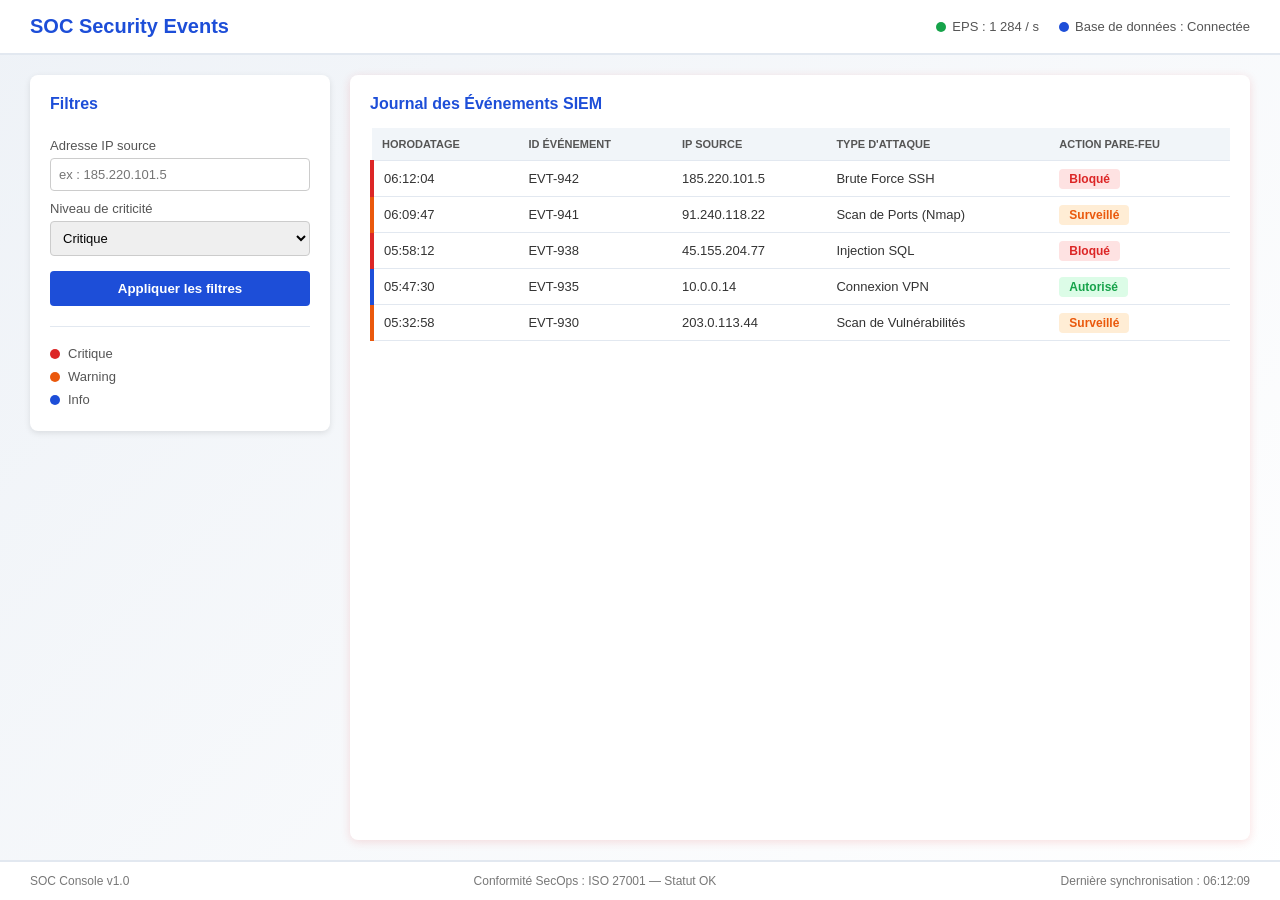
==== index.html @ 81e9caf4 "Initial commit: TP SOC Cheatsheet interface" ====
<!DOCTYPE html>
<html lang="fr">
<head>
    <meta charset="UTF-8">
    <meta name="viewport" content="width=device-width, initial-scale=1.0">
    <title>SOC Security Console</title>
    <link rel="stylesheet" href="styles.css">
</head>
<body>

    <!-- EN-TETE : Flexbox space-between -->
    <header>
        <h1>SOC Security Events</h1>
        <ul class="indicateurs">
            <li><span class="pastille verte"></span> EPS : 1 284 / s</li>
            <li><span class="pastille bleue"></span> Base de données : Connectée</li>
        </ul>
    </header>

    <!-- GRILLE PRINCIPALE : CSS Grid (aside 300px / section 1fr) -->
    <main>

        <!-- PANNEAU LATERAL : Filtres de recherche -->
        <aside>
            <h2>Filtres</h2>
            <form>
                <label for="ip-source">Adresse IP source</label>
                <input type="text" id="ip-source" name="ip-source" placeholder="ex : 185.220.101.5">

                <label for="criticite">Niveau de criticité</label>
                <select id="criticite" name="criticite">
                    <option value="critique">Critique</option>
                    <option value="warning">Warning</option>
                    <option value="info">Info</option>
                </select>

                <input type="submit" value="Appliquer les filtres">
            </form>

            <ul class="legende">
                <li><span class="point rouge"></span> Critique</li>
                <li><span class="point orange"></span> Warning</li>
                <li><span class="point bleu"></span> Info</li>
            </ul>
        </aside>

        <!-- SECTION CENTRALE : Tableau des événements SIEM -->
        <section>
            <h2>Journal des Événements SIEM</h2>

            <table>
                <thead>
                    <tr>
                        <th>Horodatage</th>
                        <th>ID Événement</th>
                        <th>IP Source</th>
                        <th>Type d'Attaque</th>
                        <th>Action Pare-feu</th>
                    </tr>
                </thead>
                <tbody>
                    <tr class="critique">
                        <td><span class="etiquette">Horodatage : </span>06:12:04</td>
                        <td><span class="etiquette">ID Événement : </span>EVT-942</td>
                        <td><span class="etiquette">IP Source : </span>185.220.101.5</td>
                        <td><span class="etiquette">Type d'Attaque : </span>Brute Force SSH</td>
                        <td><span class="etiquette">Action Pare-feu : </span><span class="action bloque">Bloqué</span></td>
                    </tr>
                    <tr class="warning">
                        <td><span class="etiquette">Horodatage : </span>06:09:47</td>
                        <td><span class="etiquette">ID Événement : </span>EVT-941</td>
                        <td><span class="etiquette">IP Source : </span>91.240.118.22</td>
                        <td><span class="etiquette">Type d'Attaque : </span>Scan de Ports (Nmap)</td>
                        <td><span class="etiquette">Action Pare-feu : </span><span class="action surveille">Surveillé</span></td>
                    </tr>
                    <tr class="critique">
                        <td><span class="etiquette">Horodatage : </span>05:58:12</td>
                        <td><span class="etiquette">ID Événement : </span>EVT-938</td>
                        <td><span class="etiquette">IP Source : </span>45.155.204.77</td>
                        <td><span class="etiquette">Type d'Attaque : </span>Injection SQL</td>
                        <td><span class="etiquette">Action Pare-feu : </span><span class="action bloque">Bloqué</span></td>
                    </tr>
                    <tr class="info">
                        <td><span class="etiquette">Horodatage : </span>05:47:30</td>
                        <td><span class="etiquette">ID Événement : </span>EVT-935</td>
                        <td><span class="etiquette">IP Source : </span>10.0.0.14</td>
                        <td><span class="etiquette">Type d'Attaque : </span>Connexion VPN</td>
                        <td><span class="etiquette">Action Pare-feu : </span><span class="action autorise">Autorisé</span></td>
                    </tr>
                    <tr class="warning">
                        <td><span class="etiquette">Horodatage : </span>05:32:58</td>
                        <td><span class="etiquette">ID Événement : </span>EVT-930</td>
                        <td><span class="etiquette">IP Source : </span>203.0.113.44</td>
                        <td><span class="etiquette">Type d'Attaque : </span>Scan de Vulnérabilités</td>
                        <td><span class="etiquette">Action Pare-feu : </span><span class="action surveille">Surveillé</span></td>
                    </tr>
                </tbody>
            </table>
        </section>

    </main>

    <!-- PIED DE PAGE : Flexbox space-between -->
    <footer>
        <span>SOC Console v1.0</span>
        <span>Conformité SecOps : ISO 27001 — Statut OK</span>
        <span>Dernière synchronisation : 06:12:09</span>
    </footer>

</body>
</html>
---- styles.css ----
/* Reset */
* {
    box-sizing: border-box;
    margin: 0;
    padding: 0;
}

body {
    font-family: Arial, Helvetica, sans-serif;
    font-size: 14px;
    color: #333333;
    background: linear-gradient(135deg, #eef2f7, #ffffff);
    min-height: 100vh;
    display: flex;
    flex-direction: column;
}

ul {
    list-style: none;
}

h1, h2 {
    color: #1d4ed8;
}

/* ==============================
   EN-TETE - Flexbox
   ============================== */
header {
    display: flex;
    justify-content: space-between;
    align-items: center;
    flex-wrap: wrap;
    gap: 10px;
    padding: 15px 30px;
    background-color: #ffffff;
    border-bottom: 2px solid #e2e8f0;
}

header h1 {
    font-size: 20px;
}

.indicateurs {
    display: flex;
    gap: 20px;
    flex-wrap: wrap;
    font-size: 13px;
    color: #555555;
}

.indicateurs li {
    display: flex;
    align-items: center;
    gap: 6px;
}

.pastille {
    width: 10px;
    height: 10px;
    border-radius: 50%;
    display: inline-block;
}

.pastille.verte { background-color: #16a34a; }
.pastille.bleue { background-color: #1d4ed8; }

/* ==============================
   GRILLE PRINCIPALE - CSS Grid
   ============================== */
main {
    display: grid;
    grid-template-columns: 300px 1fr;
    gap: 20px;
    padding: 20px 30px;
    flex: 1;
}

/* ==============================
   PANNEAU LATERAL - Filtres
   ============================== */
aside {
    background-color: #ffffff;
    border-radius: 8px;
    box-shadow: 0 2px 6px rgba(0, 0, 0, 0.1);
    padding: 20px;
    height: fit-content;
}

aside h2 {
    font-size: 16px;
    margin-bottom: 15px;
}

form {
    display: flex;
    flex-direction: column;
}

form label {
    font-size: 13px;
    margin-top: 10px;
    margin-bottom: 5px;
    color: #555555;
}

form input[type="text"],
form select {
    padding: 8px;
    border: 1px solid #cccccc;
    border-radius: 4px;
    font-family: inherit;
    font-size: 13px;
}

form input[type="submit"] {
    margin-top: 15px;
    padding: 10px;
    background-color: #1d4ed8;
    border: none;
    border-radius: 4px;
    color: #ffffff;
    font-weight: bold;
    cursor: pointer;
}

form input[type="submit"]:hover {
    background-color: #1e40af;
}

.legende {
    margin-top: 20px;
    padding-top: 15px;
    border-top: 1px solid #e2e8f0;
    font-size: 13px;
    color: #555555;
}

.legende li {
    display: flex;
    align-items: center;
    gap: 8px;
    padding: 4px 0;
}

.point {
    width: 10px;
    height: 10px;
    border-radius: 50%;
    display: inline-block;
}

.point.rouge  { background-color: #dc2626; }
.point.orange { background-color: #ea580c; }
.point.bleu   { background-color: #1d4ed8; }

/* ==============================
   SECTION CENTRALE - Journal SIEM
   ============================== */
section {
    background-color: #ffffff;
    border-radius: 8px;
    box-shadow: 0 2px 10px rgba(220, 38, 38, 0.15);
    padding: 20px;
}

section h2 {
    font-size: 16px;
    margin-bottom: 15px;
}

/* ==============================
   TABLEAU SIEM
   ============================== */
table {
    width: 100%;
    border-collapse: collapse;
    font-size: 13px;
}

th, td {
    text-align: left;
    padding: 10px;
    border-bottom: 1px solid #e2e8f0;
}

th {
    background-color: #f1f5f9;
    color: #555555;
    text-transform: uppercase;
    font-size: 11px;
}

tr.critique { border-left: 4px solid #dc2626; }
tr.warning  { border-left: 4px solid #ea580c; }
tr.info     { border-left: 4px solid #1d4ed8; }

.action {
    padding: 3px 10px;
    border-radius: 4px;
    font-size: 12px;
    font-weight: bold;
}

.action.bloque    { background-color: #fee2e2; color: #dc2626; }
.action.surveille { background-color: #ffedd5; color: #ea580c; }
.action.autorise  { background-color: #dcfce7; color: #16a34a; }

.etiquette {
    display: none;
    font-weight: bold;
    color: #555555;
}

/* ==============================
   PIED DE PAGE - Flexbox
   ============================== */
footer {
    display: flex;
    justify-content: space-between;
    flex-wrap: wrap;
    gap: 8px;
    padding: 12px 30px;
    background-color: #ffffff;
    border-top: 2px solid #e2e8f0;
    font-size: 12px;
    color: #777777;
}

/* ==============================
   RESPONSIVE - Une seule bascule
   Aucun scroll : la grille et le
   tableau passent en colonne unique
   ============================== */
@media (max-width: 768px) {
    main {
        grid-template-columns: 1fr;
    }

    table, thead, tbody, th, td, tr {
        display: block;
        width: 100%;
    }

    thead {
        display: none;
    }

    tr {
        margin-bottom: 12px;
        border-bottom: 2px solid #e2e8f0;
    }

    td {
        border-bottom: none;
        padding: 4px 10px;
    }

    .etiquette {
        display: inline;
    }
}
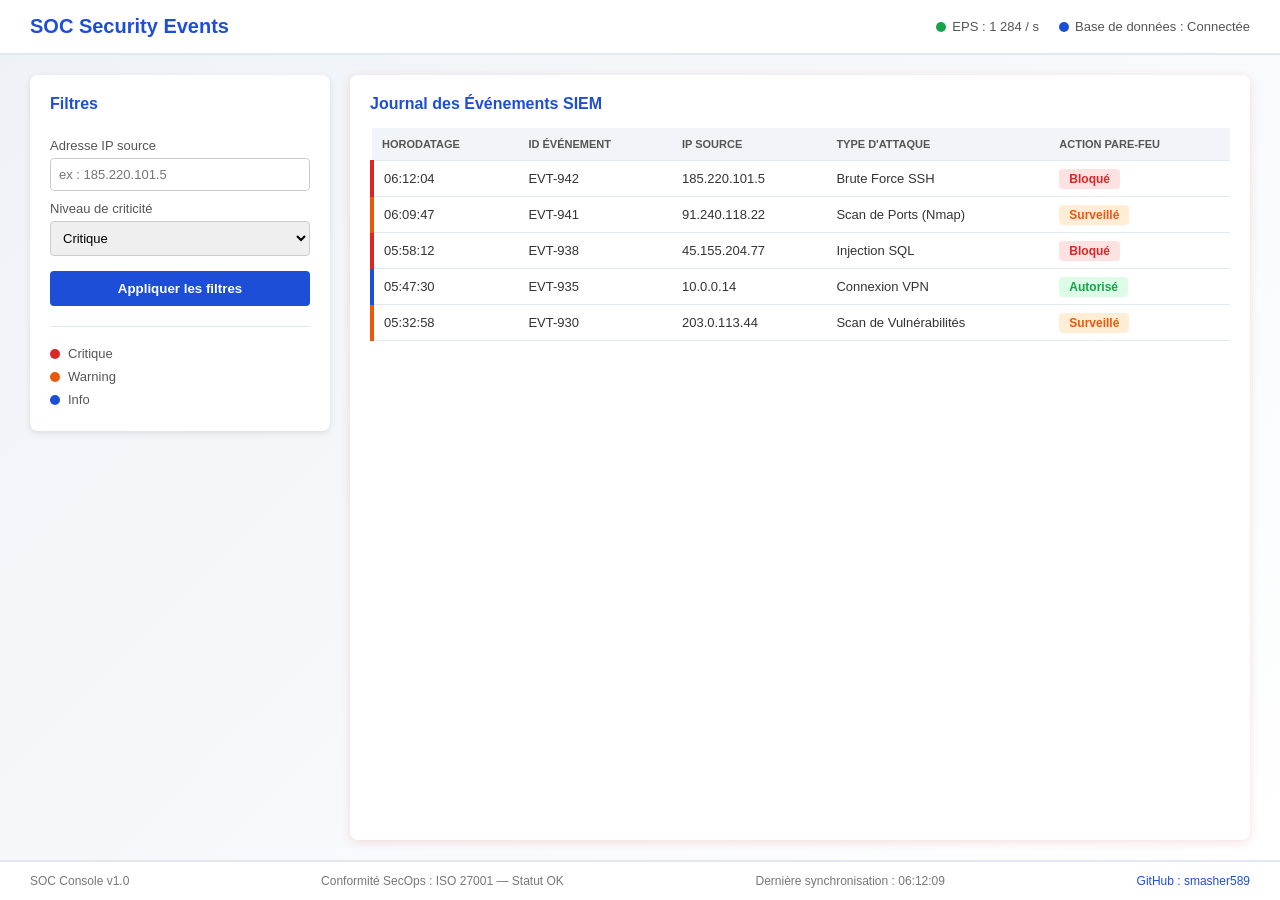
==== commit 06744abb: "Ajout du lien vers le profil GitHub dans le footer" ====
--- a/index.html
+++ b/index.html
@@ -105,6 +105,7 @@
         <span>SOC Console v1.0</span>
         <span>Conformité SecOps : ISO 27001 — Statut OK</span>
         <span>Dernière synchronisation : 06:12:09</span>
+        <span><a href="https://github.com/smasher589" target="_blank" rel="noopener noreferrer">GitHub : smasher589</a></span>
     </footer>
 
 </body>
--- a/styles.css
+++ b/styles.css
@@ -227,6 +227,15 @@
     color: #777777;
 }
 
+footer a {
+    color: #1d4ed8;
+    text-decoration: none;
+}
+
+footer a:hover {
+    text-decoration: underline;
+}
+
 /* ==============================
    RESPONSIVE - Une seule bascule
    Aucun scroll : la grille et le
